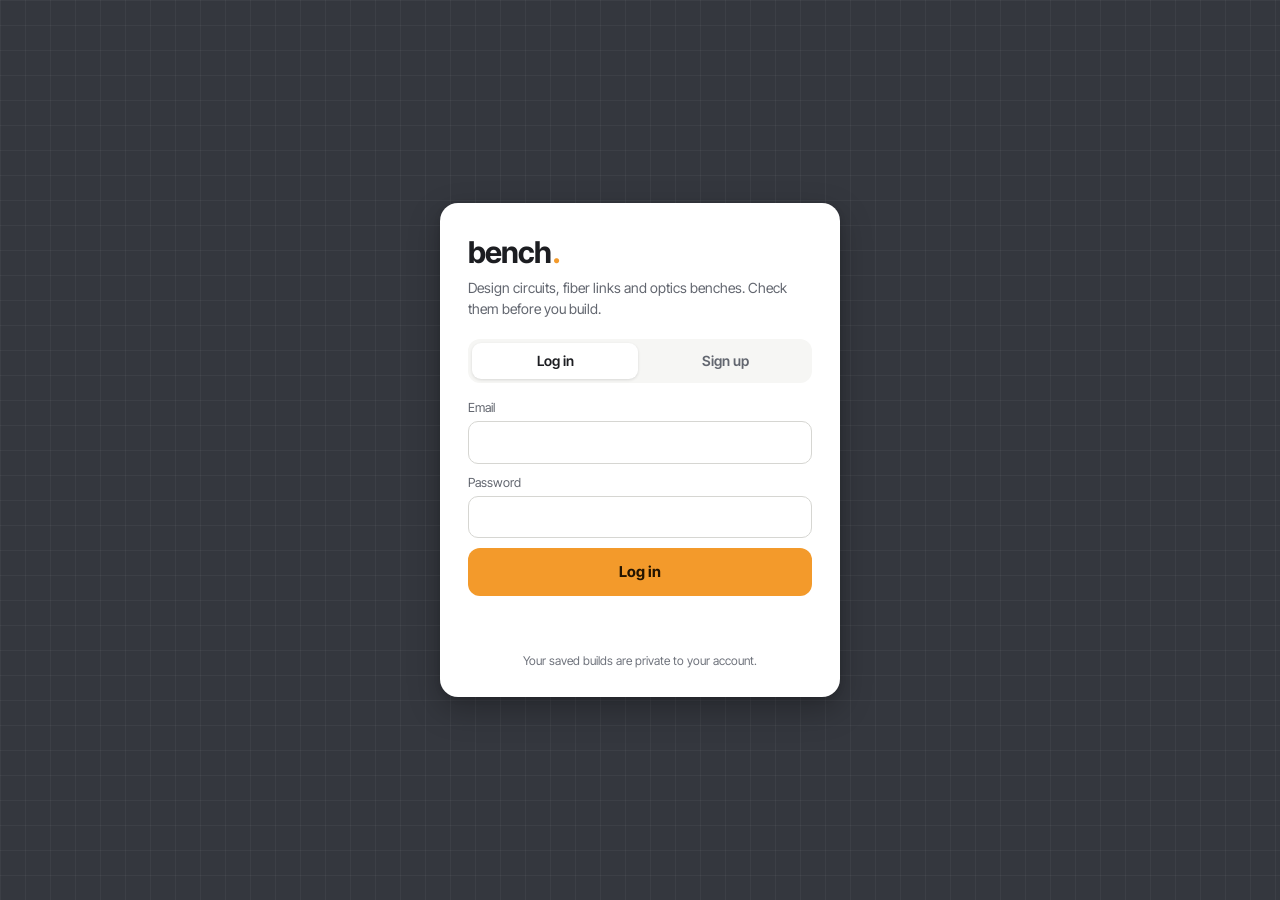
==== web/login.html @ d2501841 "feat: accounts (email/password, Google, GitHub), saved builds, login page - accounts.py: users + bui" ====
<!DOCTYPE html>
<html lang="en">
<head>
<meta charset="utf-8">
<meta name="viewport" content="width=device-width, initial-scale=1">
<title>Log in · bench.</title>
<link rel="icon" href="favicon.svg" type="image/svg+xml">
<link rel="stylesheet" href="styles.css">
<style>
  body { overflow: auto; display: grid; place-items: center; min-height: 100vh; padding: 24px 16px;
         background-color: var(--stage);
         background-image: linear-gradient(rgba(255,255,255,0.04) 1px, transparent 1px), linear-gradient(90deg, rgba(255,255,255,0.04) 1px, transparent 1px);
         background-size: 25px 25px; }
  .login-card { width: 100%; max-width: 400px; background: var(--panel); border-radius: 18px; padding: 28px; box-shadow: var(--shadow); }
  .login-card h1 { margin: 0 0 4px; font-size: 30px; letter-spacing: -0.03em; }
  .login-card .lede { margin: 0 0 20px; color: var(--muted); font-size: 14px; }
  .tabs { display: grid; grid-template-columns: 1fr 1fr; gap: 4px; padding: 4px; background: var(--card-2); border-radius: 12px; margin-bottom: 16px; }
  .tabs button { border: 0; background: transparent; border-radius: 9px; padding: 8px; font-weight: 600; color: var(--muted); }
  .tabs button[aria-selected="true"] { background: var(--card); color: var(--ink); box-shadow: 0 1px 3px rgba(0,0,0,0.12); }
  form { display: grid; gap: 10px; }
  label { display: grid; gap: 4px; font-size: 12.5px; color: var(--muted); }
  input { border: 1px solid var(--line-strong); border-radius: 10px; padding: 10px 12px; font-size: 14px; background: var(--input-bg); }
  input:focus { outline: none; border-color: var(--focus); box-shadow: 0 0 0 3px color-mix(in srgb, var(--focus) 20%, transparent); }
  .or { display: flex; align-items: center; gap: 10px; color: var(--faint); font-size: 12px; margin: 16px 0; }
  .or::before, .or::after { content: ""; flex: 1; border-top: 1px solid var(--line); }
  .oauth { display: grid; gap: 8px; }
  .oauth a { display: flex; align-items: center; justify-content: center; gap: 8px; border: 1px solid var(--line-strong);
             border-radius: 10px; padding: 10px; color: var(--ink); text-decoration: none; font-weight: 600; font-size: 14px; }
  .oauth a:hover { background: var(--card-2); }
  .msg { min-height: 20px; margin: 10px 0 0; font-size: 13px; color: var(--stop); }
  .fine { margin: 16px 0 0; color: var(--faint); font-size: 12px; text-align: center; }
</style>
</head>
<body>
  <main class="login-card">
    <h1>bench<span class="wordmark-dot">.</span></h1>
    <p class="lede">Design circuits, fiber links and optics benches. Check them before you build.</p>
    <div class="tabs" role="tablist">
      <button type="button" role="tab" id="tab-login" aria-selected="true">Log in</button>
      <button type="button" role="tab" id="tab-signup" aria-selected="false">Sign up</button>
    </div>
    <form id="auth-form" novalidate>
      <label id="name-row" hidden>Name (optional)<input id="name" autocomplete="name" maxlength="200"></label>
      <label>Email<input id="email" type="email" autocomplete="email" required></label>
      <label>Password<input id="password" type="password" autocomplete="current-password" required minlength="8"></label>
      <button type="submit" class="cta" id="submit">Log in</button>
      <p class="msg" id="msg" role="alert"></p>
    </form>
    <div id="oauth-block" hidden>
      <div class="or">or</div>
      <div class="oauth">
        <a id="google" href="/auth/google/start" hidden>Continue with Google</a>
        <a id="github" href="/auth/github/start" hidden>Continue with GitHub</a>
      </div>
    </div>
    <p class="fine">Your saved builds are private to your account.</p>
  </main>
<script>
(function () {
  'use strict';
  function $(id) { return document.getElementById(id); }
  var mode = 'login';
  var ERRORS = {
    oauth_state: 'Sign-in expired or was interrupted. Try again.',
    oauth_failed: 'Sign-in was cancelled or failed.',
    oauth_no_email: 'That account has no verified email address.'
  };
  var q = new URLSearchParams(location.search).get('error');
  if (q) $('msg').textContent = ERRORS[q] || 'Sign-in failed.';
  try {
    var t = localStorage.getItem('netproof-theme');
    if (t === 'dark' || (!t && matchMedia('(prefers-color-scheme: dark)').matches)) document.documentElement.setAttribute('data-theme', 'dark');
  } catch (e) { /* no storage */ }

  fetch('/auth/me').then(function (r) { if (r.ok) location.replace('/'); });
  fetch('/auth/config').then(function (r) { return r.json(); }).then(function (c) {
    $('google').hidden = !c.google;
    $('github').hidden = !c.github;
    $('oauth-block').hidden = !(c.google || c.github);
  }).catch(function () {});

  function setMode(m) {
    mode = m;
    $('tab-login').setAttribute('aria-selected', m === 'login' ? 'true' : 'false');
    $('tab-signup').setAttribute('aria-selected', m === 'signup' ? 'true' : 'false');
    $('name-row').hidden = m !== 'signup';
    $('submit').textContent = m === 'login' ? 'Log in' : 'Create account';
    $('password').autocomplete = m === 'login' ? 'current-password' : 'new-password';
    $('msg').textContent = '';
  }
  $('tab-login').addEventListener('click', function () { setMode('login'); });
  $('tab-signup').addEventListener('click', function () { setMode('signup'); });

  $('auth-form').addEventListener('submit', async function (e) {
    e.preventDefault();
    var email = $('email').value.trim(), password = $('password').value;
    if (!email || !password) { $('msg').textContent = 'Enter your email and password.'; return; }
    if (mode === 'signup' && password.length < 8) { $('msg').textContent = 'Use at least 8 characters for your password.'; return; }
    $('submit').disabled = true;
    try {
      var body = { email: email, password: password };
      if (mode === 'signup' && $('name').value.trim()) body.name = $('name').value.trim();
      var res = await fetch(mode === 'login' ? '/auth/login' : '/auth/signup', {
        method: 'POST', headers: { 'Content-Type': 'application/json' }, body: JSON.stringify(body)
      });
      if (res.ok) { location.replace('/'); return; }
      var data = {};
      try { data = await res.json(); } catch (e2) { /* non-JSON */ }
      $('msg').textContent = data.message || 'Something went wrong (' + res.status + ').';
    } catch (err) {
      $('msg').textContent = 'Network error: ' + err.message;
    } finally {
      $('submit').disabled = false;
    }
  });
})();
</script>
</body>
</html>
---- web/styles.css ----
@import url('https://fonts.googleapis.com/css2?family=Inter+Tight:wght@400;500;600;700&family=JetBrains+Mono:wght@400;500;600;700&display=swap');

/* ==========================================================================
   Netproof bench UI.
   The 3D bench fills the window. Everything else floats on it: a nav pill
   (top-left), a status pill (top-right), and the control panel (left).
   Component styles (findings, netlist table, sweep, history, console, edit
   panel) follow the shell, below the "COMPONENTS" marker.
   ========================================================================== */

:root,
[data-theme="light"] {
  --stage: #34373e;           /* matches the lit floor in scene.js */
  --panel: #ffffff;
  --card: #ffffff;
  --card-2: #f6f6f4;
  --ink: #1c1d21;
  --muted: #62666f;
  --faint: #6f737c;
  --line: #e7e7e4;
  --line-strong: #d6d6d2;
  --accent: #f39a2b;          /* CTA orange; dark ink on it (8.9:1) */
  --accent-hover: #e8870f;
  --accent-ink: #231400;
  --hud: #7dd3fc;
  --shadow: 0 12px 32px rgba(0, 0, 0, 0.28), 0 2px 6px rgba(0, 0, 0, 0.12);
  --pass: #1a7f37;
  --warn: #b45309;
  --stop: #c8102e;
  --info: #4b5563;
  --pass-bg: #e9f6ed;
  --warn-bg: #fdf3e6;
  --stop-bg: #fdecee;
  --focus: #2f6fde;
  --panel-w: 400px;
  --gap: 16px;

  /* Aliases for the component styles below. */
  --bp-blue: #2f6fde;
  --bp-ink: var(--ink);
  --bp-muted: var(--muted);
  --bp-line: var(--line);
  --bp-line-strong: var(--line-strong);
  --bp-panel: var(--card);
  --bp-panel-2: var(--card-2);
  --sev-pass: var(--pass);
  --sev-warn: var(--warn);
  --sev-stop: var(--stop);
  --sev-info: var(--info);
  --sev-unknown: var(--info);
  --mock-chip-bg: #fff3c4;
  --mock-chip-ink: #5c4300;
  --console-bg: #15171b;
  --console-ink: #e6e8ec;
  --console-dim: #8b919c;
  --row-selected: #eef4ff;
  --readonly-bg: var(--card-2);
  --input-bg: #ffffff;
  color-scheme: light;
}

[data-theme="dark"] {
  --panel: #1d1f24;
  --card: #24272d;
  --card-2: #2b2e35;
  --ink: #eceef2;
  --muted: #a3a8b2;
  --faint: #8f949d;
  --line: #34373f;
  --line-strong: #444852;
  --shadow: 0 12px 32px rgba(0, 0, 0, 0.5);
  --pass: #4ade80;
  --warn: #fbbf24;
  --stop: #f87171;
  --info: #9ca3af;
  --pass-bg: rgba(74, 222, 128, 0.12);
  --warn-bg: rgba(251, 191, 36, 0.12);
  --stop-bg: rgba(248, 113, 113, 0.12);
  --focus: #8db8ff;
  --bp-blue: #8db8ff;
  --mock-chip-bg: #4a3b00;
  --mock-chip-ink: #ffe28a;
  --row-selected: #26324a;
  --input-bg: #1d1f24;
  color-scheme: dark;
}

*, *::before, *::after { box-sizing: border-box; }
html, body { height: 100%; }
body {
  margin: 0;
  background: var(--stage);
  color: var(--ink);
  font: 14px/1.45 "Inter Tight", system-ui, -apple-system, "Segoe UI", sans-serif;
  overflow: hidden;
  -webkit-font-smoothing: antialiased;
}
.mono, code, kbd, td, th, .status-chip, .eyebrow, .measured, .findings-code { font-family: "JetBrains Mono", ui-monospace, Menlo, Consolas, monospace; }
button, input, select, textarea { font: inherit; color: inherit; }
button { cursor: pointer; }
button:disabled { cursor: not-allowed; opacity: 0.5; }
:focus-visible { outline: 2px solid var(--focus); outline-offset: 2px; border-radius: 6px; }
.visually-hidden {
  position: absolute !important; width: 1px; height: 1px; padding: 0; margin: -1px;
  overflow: hidden; clip: rect(0 0 0 0); white-space: nowrap; border: 0;
}
.skip-link { position: fixed; left: 16px; top: -60px; z-index: 100; background: var(--panel); color: var(--ink); padding: 8px 12px; border-radius: 8px; }
.skip-link:focus { top: 16px; }
.noscript { position: fixed; inset: 40% 20%; background: var(--panel); padding: 20px; border-radius: 12px; z-index: 50; }
.empty { color: var(--muted); margin: 6px 0 0; font-size: 13px; }
[hidden] { display: none !important; }

/* ---- Stage: the 3D bench ------------------------------------------------ */
#canvas, #scene3d-section { position: fixed; inset: 0; }
#scene3d { position: absolute; inset: 0; outline: none; }
#scene3d canvas { display: block; }
#scene3d:focus-visible { box-shadow: inset 0 0 0 2px var(--hud); }
#scene3d .fallback {
  position: absolute; top: 50%; left: 50%; transform: translate(-50%, -50%);
  max-width: 420px; color: #d7dae0; text-align: center; font-size: 14px;
}
/* The verdict lives in the panel; hide the duplicate on-canvas verdict box. */
#scene3d .netproof-callout-verdict { display: none !important; }
#scene3d .netproof-callout {
  position: absolute; margin: 0; background: var(--panel); color: var(--ink);
  border: 1px solid var(--line); border-left: 3px solid var(--info); border-radius: 10px;
  box-shadow: var(--shadow); font-family: "Inter Tight", system-ui, sans-serif;
}
#scene3d .netproof-callout.is-stop { border-left-color: var(--stop); }
#scene3d .netproof-callout.is-warn { border-left-color: var(--warn); }
#scene3d .netproof-callout.is-pass { border-left-color: var(--pass); }
#scene3d .netproof-callout-svg line { stroke-width: 1.5; }

.hud {
  position: fixed; right: 20px; bottom: 16px; margin: 0; z-index: 5;
  color: var(--hud); font-size: 12px; letter-spacing: 0.02em; pointer-events: none;
  text-shadow: 0 1px 2px rgba(0, 0, 0, 0.6);
}
.scene-tools {
  position: fixed; right: var(--gap); top: 84px; z-index: 15;
  display: flex; gap: 8px; align-items: center;
}
.pill-btn {
  background: var(--panel); color: var(--ink); border: 1px solid var(--line);
  border-radius: 10px; padding: 7px 12px; font-size: 13px; font-weight: 600;
  box-shadow: var(--shadow);
}
.pill-btn:hover:not(:disabled) { background: var(--card-2); }
.pill-btn[aria-pressed="true"] { background: var(--ink); color: var(--panel); }
.help-wrap { position: relative; }
.help-btn { width: 34px; padding: 7px 0; }
.controls-hint {
  display: none; position: absolute; right: 0; top: calc(100% + 8px); width: 260px;
  background: var(--panel); color: var(--muted); border: 1px solid var(--line);
  border-radius: 10px; padding: 10px 12px; font-size: 12px; box-shadow: var(--shadow);
}
.help-wrap:hover .controls-hint, .help-btn:focus-visible + .controls-hint { display: block; }

#empty-state {
  display: none; position: fixed; top: 50%; z-index: 4; pointer-events: none;
  left: calc(50% + (var(--panel-w) + var(--gap)) / 2); transform: translate(-50%, -50%);
  text-align: center; color: #e4e7ec; max-width: 420px;
}
#canvas.is-empty #empty-state { display: block; }
#empty-state .eyebrow { color: var(--hud); }
.empty-title { font-size: 22px; font-weight: 600; margin: 6px 0 4px; }
.empty-note { color: #aab0ba; margin: 0; font-size: 13px; }

/* ---- Top bar: nav pill + status pill ------------------------------------ */
.topbar {
  position: fixed; top: var(--gap); left: var(--gap); right: var(--gap); z-index: 20;
  display: flex; justify-content: space-between; align-items: flex-start; gap: 12px;
  pointer-events: none;
}
.topbar > * { pointer-events: auto; }
.nav-pill, .status-pill {
  display: flex; align-items: center; gap: 4px;
  background: var(--panel); border-radius: 14px; padding: 6px 8px;
  box-shadow: var(--shadow); min-width: 0;
}
.brand { display: flex; align-items: center; gap: 8px; padding: 0 10px 0 6px; color: var(--ink); }
.wordmark { font-weight: 800; font-size: 19px; letter-spacing: -0.03em; }
.wordmark-dot { color: var(--accent); }
body:not([data-committed]) .status-chip { display: none !important; }
.drawer-tabs { display: flex; gap: 2px; overflow-x: auto; scrollbar-width: none; }
.drawer-tabs::-webkit-scrollbar { display: none; }
.drawer-tab {
  border: 0; background: transparent; border-radius: 9px; padding: 7px 10px;
  font-size: 13.5px; color: var(--muted); white-space: nowrap;
}
.drawer-tab .n { font: 500 11px "JetBrains Mono", monospace; color: var(--faint); margin-right: 6px; }
.drawer-tab:hover { background: var(--card-2); color: var(--ink); }
.drawer-tab[aria-selected="true"] { background: var(--card-2); color: var(--ink); font-weight: 600; }
.icon-btn {
  display: inline-grid; place-items: center; width: 34px; height: 34px;
  border: 0; border-radius: 9px; background: transparent; color: var(--muted); position: relative;
}
.icon-btn:hover { background: var(--card-2); color: var(--ink); }
.icon-btn svg { width: 18px; height: 18px; }
#theme-toggle .icon-sun { display: none; }
[data-theme="dark"] #theme-toggle .icon-sun { display: block; }
[data-theme="dark"] #theme-toggle .icon-moon { display: none; }

.status-pill { gap: 6px; padding: 6px 6px 6px 8px; }
.status-chip {
  font-size: 11.5px; padding: 5px 9px; border-radius: 8px; background: var(--card-2);
  color: var(--muted); white-space: nowrap; letter-spacing: 0.01em;
}
.verdict-chip { display: inline-flex; align-items: center; gap: 6px; color: var(--ink); font-weight: 600; }
.vdot { display: inline-block; width: 8px; height: 8px; border-radius: 50%; background: var(--faint); flex: none; }
.vdot.pass { background: var(--pass); }
.vdot.warn { background: var(--warn); }
.vdot.stop { background: var(--stop); }

#error-banner {
  display: none; position: fixed; z-index: 30; top: 76px;
  left: calc(var(--panel-w) + var(--gap) * 2); right: var(--gap);
  background: var(--stop); color: #fff; padding: 12px 16px; border-radius: 12px;
  font-weight: 600; box-shadow: var(--shadow);
}
#error-banner.show { display: block; }
#error-banner small { display: block; font-weight: 400; margin-top: 4px; opacity: 0.9; }

/* ---- Control panel ------------------------------------------------------ */
#drawer {
  display: none; position: fixed; z-index: 10;
  top: 76px; left: var(--gap); bottom: var(--gap); width: var(--panel-w);
  flex-direction: column; background: var(--panel); border-radius: 16px;
  box-shadow: var(--shadow); overflow: hidden;
}
#drawer.open { display: flex; }
#drawer-backdrop { display: none; }
.drawer-scroll { flex: 1; overflow-y: auto; padding: 14px; overscroll-behavior: contain; }
.drawer-panel { display: none; }
.drawer-panel.active { display: block; }
.drawer-panel:focus-visible { outline-offset: -2px; }
.drawer-foot { padding: 12px 14px 14px; border-top: 1px solid var(--line); background: var(--panel); }
.cta {
  width: 100%; border: 0; border-radius: 12px; padding: 13px 16px;
  background: var(--accent); color: var(--accent-ink); font-weight: 700; font-size: 15px;
  transition: background 150ms ease, transform 150ms ease;
}
.cta:hover:not(:disabled) { background: var(--accent-hover); }
.cta:active:not(:disabled) { transform: translateY(1px); }
.canvas-trust { margin: 8px 0 0; text-align: center; color: var(--faint); font-size: 11.5px; }

.card {
  background: var(--card); border: 1px solid var(--line); border-radius: 12px;
  padding: 12px 14px; margin: 0 0 12px;
}
.card-head { display: flex; justify-content: space-between; align-items: center; gap: 8px; margin-bottom: 10px; min-height: 26px; }
.eyebrow {
  font-size: 11px; font-weight: 500; text-transform: uppercase; letter-spacing: 0.08em;
  color: var(--muted); margin: 0;
}
.eyebrow .step { color: var(--faint); margin-right: 6px; }
.card h2 { font-size: 13px; margin: 0 0 8px; }

.chip-btn, .ghost-btn, .dark-btn {
  display: inline-flex; align-items: center; gap: 6px; border-radius: 9px;
  padding: 6px 11px; font-size: 13px; font-weight: 600;
}
.chip-btn, .ghost-btn { background: var(--card); border: 1px solid var(--line-strong); color: var(--ink); }
.chip-btn:hover, .ghost-btn:hover { background: var(--card-2); }
.chip-btn svg { width: 15px; height: 15px; }
.chip-btn .file-dot { display: none; width: 7px; height: 7px; border-radius: 50%; background: var(--pass); }
#upload-btn.has-file .file-dot { display: inline-block; }
.dark-btn { background: var(--ink); color: var(--panel); border: 1px solid var(--ink); }
.dark-btn:hover { opacity: 0.88; }
.btn-row { display: flex; gap: 8px; flex-wrap: wrap; margin-top: 10px; }
.btn-row .dark-btn { margin-left: auto; }
.btn-col { display: grid; gap: 8px; }

/* ---- Start: three bubbles fill the panel until a mode is chosen ------- */
.start { display: flex; flex-direction: column; gap: 10px; min-height: 100%; }
.bubble {
  flex: 1 1 0; min-height: 76px; display: flex; flex-direction: column; overflow: hidden;
  background: var(--card); border: 1px solid var(--line); border-radius: 16px;
  transition: flex-grow 280ms ease, border-color 200ms ease, box-shadow 200ms ease;
}
.bubble.active { flex-grow: 5; border-color: var(--accent); box-shadow: 0 0 0 3px color-mix(in srgb, var(--accent) 18%, transparent); }
.bubble-head {
  display: flex; flex-direction: column; align-items: flex-start; gap: 2px; text-align: left;
  border: 0; background: transparent; padding: 14px 16px; width: 100%; flex: 1 0 auto;
}
.bubble.active .bubble-head { flex: 0 0 auto; }
.bubble-title { font-size: 18px; font-weight: 700; color: var(--ink); }
.bubble-sub { font-size: 12.5px; color: var(--muted); }
.bubble-body { display: none; padding: 0 16px 16px; flex-direction: column; gap: 8px; overflow-y: auto; }
.bubble.active .bubble-body { display: flex; }
.bubble-body .btn-row { margin-top: 0; justify-content: space-between; }
.bubble-or { margin-top: 6px; }
/* Account: avatar menu, login link, saved-builds dialog */
.user-menu { position: relative; }
.avatar { width: 32px; height: 32px; border-radius: 50%; border: 0; background: var(--accent); color: var(--accent-ink); font-weight: 700; }
.menu { position: absolute; top: calc(100% + 8px); left: 0; z-index: 40; min-width: 200px; background: var(--panel);
  border: 1px solid var(--line); border-radius: 12px; box-shadow: var(--shadow); padding: 6px; display: grid; }
.menu[hidden] { display: none; }
.menu button { border: 0; background: transparent; text-align: left; padding: 8px 10px; border-radius: 8px; font-size: 13.5px; }
.menu button:hover, .menu button:focus-visible { background: var(--card-2); }
.menu-email { margin: 4px 10px 6px; font-size: 11.5px; color: var(--muted); overflow: hidden; text-overflow: ellipsis; }
.login-link { text-decoration: none; }
.title-input { flex: 1; min-width: 0; border: 1px solid transparent; border-radius: 9px; background: transparent;
  padding: 6px 8px; font-size: 14px; font-weight: 600; color: var(--ink); }
.title-input:hover { border-color: var(--line); }
.title-input:focus { outline: none; border-color: var(--focus); background: var(--input-bg); }
.row-del.armed { color: #fff; background: var(--stop); border-radius: 7px; font-size: 12px; padding: 3px 8px; }
.builds-dialog { width: min(560px, calc(100vw - 32px)); max-height: 80vh; border: 0; border-radius: 16px; padding: 18px;
  background: var(--panel); color: var(--ink); box-shadow: var(--shadow); }
.builds-dialog::backdrop { background: rgba(10, 12, 16, 0.55); }
.builds-dialog h2 { margin: 0; font-size: 18px; }
.builds-list { list-style: none; margin: 8px 0 0; padding: 0; display: grid; gap: 8px; overflow-y: auto; }
.builds-list li { display: flex; align-items: center; gap: 10px; border: 1px solid var(--line); border-radius: 12px; padding: 10px 12px; }
.builds-list li.empty { border: 0; color: var(--muted); }
.b-main { flex: 1; min-width: 0; display: grid; }
.b-title { font-weight: 600; overflow: hidden; text-overflow: ellipsis; white-space: nowrap; }
.b-meta { font-size: 11.5px; color: var(--muted); }
.mode-bar { display: none; align-items: center; justify-content: space-between; gap: 8px; margin-bottom: 12px; }
.mode-name { font-size: 11px; text-transform: uppercase; letter-spacing: 0.08em; color: var(--muted); }

/* Before a mode is chosen: only the bubbles. After: only that mode. */
body:not([data-committed]) .drawer-panel,
body:not([data-committed]) .drawer-foot,
body:not([data-committed]) .drawer-tabs { display: none !important; }
body[data-committed] .start { display: none; }
body[data-committed] .mode-bar { display: flex; }
body:not([data-committed]) .drawer-scroll { display: flex; flex-direction: column; }
@media (prefers-reduced-motion: reduce) { .bubble { transition: none; } }

body:not([data-domain="fiber"]) #panel-fiber, body:not([data-domain="fiber"]) #fiber-check-btn,
body:not([data-domain="optics"]) #panel-optics, body:not([data-domain="optics"]) #optics-check-btn { display: none; }
body[data-domain="fiber"] .drawer-panel:not(#panel-fiber),
body[data-domain="optics"] .drawer-panel:not(#panel-optics),
body:not([data-domain="circuit"]) .drawer-tabs,
body:not([data-domain="circuit"]) #check-btn,
body:not([data-domain="circuit"]) #empty-state,
body:not([data-domain="circuit"]) #chip-checks { display: none !important; }
body[data-domain="fiber"] #panel-fiber, body[data-domain="optics"] #panel-optics { display: block; }
#optics-verdict-card[data-verdict="PASS"] { border-color: var(--pass); background: var(--pass-bg); }
#optics-verdict-card[data-verdict="WARN"] { border-color: var(--warn); background: var(--warn-bg); }
#optics-verdict-card[data-verdict="STOP"] { border-color: var(--stop); background: var(--stop-bg); }
.optics-plan svg { display: block; width: 100%; height: auto; border-radius: 8px; background: #2b2d33; }
.optics-plan .hole { fill: #16181c; }
.optics-plan .el { fill: #e9edf3; stroke: #0c0d10; stroke-width: 0.6; }
.optics-plan .el.bad { fill: var(--stop); }
.optics-plan .lbl { font: 9px "JetBrains Mono", monospace; fill: #c7d2e6; }
.optics-plan .beam { stroke-linecap: round; }

.verdict-word { font-size: 34px; line-height: 1; font-weight: 700; margin: 2px 0 12px; }
.verdict-word:empty { display: none; }
.verdict-word.pass { color: var(--pass); }
.verdict-word.warn { color: var(--warn); }
.verdict-word.stop { color: var(--stop); }

.fiber-chart svg { display: block; }
.fiber-chart .grid { stroke: var(--line); stroke-width: 1; }
.fiber-chart .axis { font: 9px "JetBrains Mono", monospace; fill: var(--muted); }
.fiber-chart .axis.stop { fill: var(--stop); }
.fiber-chart .axis.warn { fill: var(--warn); }
.fiber-chart .ref { stroke-width: 1; stroke-dasharray: 4 3; }
.fiber-chart .ref.stop { stroke: var(--stop); }
.fiber-chart .ref.warn { stroke: var(--warn); }
.fiber-chart .trace { fill: none; stroke: var(--accent); stroke-width: 2.5; stroke-linejoin: round; }

.fiber-table { width: 100%; border-collapse: collapse; font-size: 12.5px; }
.fiber-table th, .fiber-table td { padding: 6px 6px; border-bottom: 1px solid var(--line); text-align: left; vertical-align: middle; white-space: nowrap; }
.fiber-table th { font-size: 11px; color: var(--muted); font-weight: 500; }
.fiber-table .settings { display: flex; gap: 6px; flex-wrap: wrap; white-space: normal; }
.fiber-table .fld { display: inline-flex; align-items: center; gap: 3px; }
.fiber-table input, .fiber-table select, #fiber-add-type {
  border: 1px solid var(--line-strong); border-radius: 7px; background: var(--input-bg); padding: 3px 5px; font-size: 12px;
}
.fiber-table input { width: 64px; font-family: "JetBrains Mono", monospace; }
.fiber-table .fld span { font-size: 11px; color: var(--muted); }
.how summary { cursor: pointer; list-style: none; }
.how summary::-webkit-details-marker { display: none; }
.how summary::after { content: " \25BE"; color: var(--faint); }
.how:not([open]) summary::after { content: " \25B8"; }
.how-steps { margin: 10px 0 0; padding-left: 18px; font-size: 13px; color: var(--ink); display: grid; gap: 6px; }
.how-steps b { font-weight: 600; }
.goal-box {
  width: 100%; resize: vertical; min-height: 64px; border: 1px solid var(--line-strong); border-radius: 10px;
  background: var(--input-bg); padding: 9px 10px; font-size: 13.5px; line-height: 1.4;
}
.goal-box:focus { outline: none; border-color: var(--focus); box-shadow: 0 0 0 3px color-mix(in srgb, var(--focus) 20%, transparent); }
.attached-line { font-size: 12px; color: var(--muted); margin: 6px 0 0; }
.chip-btn.has-file .file-dot { display: inline-block; }
.rot { border: 1px solid var(--line-strong); background: var(--card); border-radius: 6px; padding: 1px 5px; font-size: 13px; line-height: 1.2; }
.rot:hover { background: var(--card-2); }
.row-del { border: 0; background: transparent; color: var(--muted); font-size: 16px; padding: 0 4px; }
.row-del:hover { color: var(--stop); }
#fiber-verdict-card[data-verdict="PASS"] { border-color: var(--pass); background: var(--pass-bg); }
#fiber-verdict-card[data-verdict="WARN"] { border-color: var(--warn); background: var(--warn-bg); }
#fiber-verdict-card[data-verdict="STOP"] { border-color: var(--stop); background: var(--stop-bg); }
.cta-ghost {
  display: block; width: 100%; margin: 0 0 10px; padding: 9px 12px; border-radius: 10px;
  border: 1px solid var(--accent); background: var(--card); color: var(--ink);
  font-weight: 600; font-size: 13px; text-align: left;
}
.cta-ghost:hover { background: var(--accent); color: var(--accent-ink); }

.command-wrap {
  display: flex; align-items: center; gap: 6px; border: 1px solid var(--line-strong);
  border-radius: 10px; padding: 0 6px 0 10px; background: var(--input-bg);
}
.command-wrap:focus-within { border-color: var(--focus); box-shadow: 0 0 0 3px color-mix(in srgb, var(--focus) 20%, transparent); }
#goal { flex: 1; min-width: 0; border: 0; outline: none; background: transparent; padding: 10px 0; font-size: 14px; }
.attached-file {
  display: inline-flex; align-items: center; gap: 4px; max-width: 45%;
  background: var(--card-2); border-radius: 7px; padding: 3px 4px 3px 8px; font: 12px "JetBrains Mono", monospace;
}
#attached-name { overflow: hidden; text-overflow: ellipsis; white-space: nowrap; }
#remove-file { border: 0; background: transparent; padding: 0 4px; font-size: 15px; line-height: 1; }
.status-line { display: block; min-height: 0; font-size: 12px; color: var(--muted); margin-top: 6px; }
.status-line:empty { display: none; }
#preview { display: none; max-width: 100%; border-radius: 8px; margin-top: 10px; border: 1px solid var(--line); }
#preview.show { display: block; }
#image-col .empty { display: none; }
#canvas.drag #scene3d { box-shadow: inset 0 0 0 3px var(--accent); }

#examples, .example-grid { display: grid; grid-template-columns: 1fr 1fr; gap: 8px; }
.example-btn {
  display: flex; align-items: center; gap: 8px; text-align: left;
  background: var(--card-2); border: 1px solid transparent; border-radius: 10px;
  padding: 9px 10px; font-size: 13px; font-weight: 500;
}
.example-btn:hover { border-color: var(--line-strong); background: var(--card); }

/* Verdict card */
.verdict-card { border-width: 1px; }
.verdict-card[data-verdict="PASS"] { border-color: var(--pass); background: var(--pass-bg); }
.verdict-card[data-verdict="WARN"] { border-color: var(--warn); background: var(--warn-bg); }
.verdict-card[data-verdict="STOP"] { border-color: var(--stop); background: var(--stop-bg); }
#verdict { display: none; font-size: 34px; line-height: 1; font-weight: 700; letter-spacing: 0.01em; margin: 2px 0 12px; }
#verdict.show, #verdict.pass, #verdict.warn, #verdict.stop { display: block; }
#verdict.pass { color: var(--pass); }
#verdict.warn { color: var(--warn); }
#verdict.stop { color: var(--stop); }
#verdict small { display: block; font-size: 12px; font-weight: 400; color: var(--muted); margin-top: 6px; letter-spacing: 0; }
#verdict .mock-tag {
  display: inline-block; vertical-align: middle; margin-left: 10px; padding: 3px 8px; border-radius: 6px;
  background: var(--mock-chip-bg); color: var(--mock-chip-ink); font: 700 12px "JetBrains Mono", monospace;
}
.verdict-empty { margin: 0 0 10px; }
#key-readings, .readings { display: grid; grid-template-columns: repeat(3, 1fr); gap: 6px; margin: 0; }
#key-readings .reading, .readings .reading { background: var(--card); border: 1px solid var(--line); border-radius: 9px; padding: 7px 9px; min-width: 0; }
#key-readings dt, .readings dt { font-size: 11px; color: var(--muted); }
#key-readings dd, .readings dd { margin: 2px 0 0; font: 600 15px "JetBrains Mono", monospace; white-space: nowrap; overflow: hidden; text-overflow: ellipsis; }

/* Findings list (rendered by renderSheet) */
#sheet-findings, .findings-list { list-style: none; margin: 0; padding: 0; display: grid; gap: 8px; }
#sheet-findings li, .findings-list li { border: 1px solid var(--line); border-left: 3px solid var(--info); border-radius: 9px; padding: 8px 10px; background: var(--card); }
#sheet-findings li.empty, .findings-list li.empty { border-left-color: var(--line); color: var(--muted); }
#sheet-findings li.sev-stop, .findings-list li.sev-stop { border-left-color: var(--stop); }
#sheet-findings li.sev-warn, .findings-list li.sev-warn { border-left-color: var(--warn); }
#sheet-findings li.sev-pass { border-left-color: var(--pass); }
.findings-head { display: flex; align-items: center; gap: 8px; }
.sev { font: 700 10.5px "JetBrains Mono", monospace; padding: 2px 6px; border-radius: 5px; background: var(--card-2); color: var(--info); }
.sev.sev-stop { background: var(--stop-bg); color: var(--stop); }
.sev.sev-warn { background: var(--warn-bg); color: var(--warn); }
.sev.sev-pass { background: var(--pass-bg); color: var(--pass); }
.findings-code { font-size: 12px; font-weight: 600; }
.findings-msg { margin: 5px 0 3px; font-size: 13px; }
.measured { font-size: 11.5px; color: var(--muted); }
.measured b { color: var(--ink); }

/* Pipeline */
#pipeline { list-style: none; margin: 0; padding: 0; display: grid; grid-template-columns: repeat(4, 1fr); gap: 6px; }
#pipeline li {
  display: flex; align-items: center; gap: 6px; font-size: 12px; color: var(--muted);
  padding-top: 8px; border-top: 3px solid var(--line);
}
#pipeline li .dot { width: 8px; height: 8px; border-radius: 50%; border: 1.5px solid var(--faint); flex: none; }
#pipeline li.done { border-top-color: var(--pass); color: var(--ink); }
#pipeline li.done .dot { background: var(--pass); border-color: var(--pass); }
#pipeline li.running { border-top-color: var(--accent); color: var(--ink); }
#pipeline li.running .dot { border-color: var(--accent); animation: np-pulse 1s ease-in-out infinite; }
#pipeline li.failed { border-top-color: var(--stop); color: var(--stop); }
#pipeline li.failed .dot { background: var(--stop); border-color: var(--stop); }
#pipeline-note { font-size: 12px; }
@keyframes np-pulse { 50% { background: var(--accent); } }

/* Netlist / sweep containers */
.table-wrap { overflow-x: auto; border: 1px solid var(--line); border-radius: 10px; }
.sweep-form { display: flex; gap: 8px; }
.sweep-form select { flex: 1; min-width: 0; border: 1px solid var(--line-strong); border-radius: 9px; padding: 6px 8px; background: var(--input-bg); }
#drawer .sweep-charts { display: grid; gap: 12px; margin: 10px 0; }
.console-toggle { border: 0; background: transparent; padding: 0; }

/* ---- Small screens: panel becomes a bottom sheet ------------------------ */
@media (max-width: 900px) {
  :root { --gap: 8px; }
  .topbar { flex-direction: column; align-items: stretch; gap: 6px; }
  .nav-pill, .status-pill { border-radius: 12px; }
  .brand .wordmark { font-size: 15px; }
  .status-pill { overflow-x: auto; scrollbar-width: none; }
  .scene-tools { top: auto; bottom: 84px; right: var(--gap); }
  .hud { display: none; }
  #empty-state { left: 50%; top: 38%; padding: 0 16px; width: 100%; }
  #error-banner { left: var(--gap); top: 112px; }
  #drawer {
    display: flex; top: auto; left: var(--gap); right: var(--gap); bottom: var(--gap);
    width: auto; max-height: 64vh; border-radius: 16px;
  }
  #drawer:not(.open) .drawer-scroll { display: none; }
  body:not([data-committed]) #drawer .drawer-scroll { display: flex; }
  #drawer:not(.open) .drawer-foot { border-top: 0; }
  .scene-tools { top: 108px; bottom: auto; }
  #chip-checks, #chip-ngspice { display: none; }
  /* Findings live in the sheet on small screens; no on-canvas callouts. */
  #scene3d .netproof-callout, #scene3d .netproof-callout-svg { display: none !important; }
  /* With the sheet open, the bench shrinks to the space above it. */
  main.drawer-open #scene3d { bottom: calc(64vh + var(--gap)); }
}
@media (prefers-reduced-motion: reduce) {
  *, *::before, *::after { transition: none !important; animation: none !important; }
}

/* ==========================================================================
   COMPONENTS (findings chips, callouts, netlist table, sweep, history,
   console, edit panel). Carried over from the previous sheet; colours run
   through the token aliases above.
   ========================================================================== */
/* ==========================================================================
   FINDINGS AND CALLOUTS. Severity is text plus colour, never colour
   alone. The 4px coloured left stripe is gone (craft-floor ban): a
   finding carries its severity in the chip and in its wording.
   Callouts are white cards: 1px border, 8px radius, severity border.
   ========================================================================== */
#findings { margin: 0; padding: 0; list-style: none; }
#findings li {
  color: var(--bp-ink);
  background: var(--bp-panel);
  border: 1px solid var(--bp-line);
  border-radius: 8px;
  padding: 8px 10px;
  margin-bottom: 8px;
}
.findings-head { display: flex; flex-wrap: wrap; gap: 4px 8px; align-items: baseline; }

/* Outline severity chips: coloured text + border, transparent fill.
   Filled chips are reserved for the verdict banner and the MOCK tag. */
.sev,
.chip {
  display: inline-block;
  font-family: "JetBrains Mono", ui-monospace, SFMono-Regular, Menlo, Consolas, monospace;
  font-weight: 700;
  font-size: 12px;
  letter-spacing: 0.04em;
  line-height: 1.4;
  border: 1.5px solid currentColor;
  border-radius: 4px;
  padding: 1px 8px;
  background: transparent;
  white-space: nowrap;
}
.sev-stop, .chip-stop { color: var(--sev-stop); }
.sev-warn, .chip-warn { color: var(--sev-warn); }
.sev-pass, .chip-pass { color: var(--sev-pass); }
.sev-info, .chip-info { color: var(--sev-info); }
.sev-unknown, .chip-unknown { color: var(--sev-unknown); }
.chip-filled.chip-pass { color: #FFFFFF; background: var(--pass); border-color: transparent; }
.chip-filled.chip-warn { color: #FFFFFF; background: var(--warn); border-color: transparent; }
.chip-filled.chip-stop { color: #FFFFFF; background: var(--stop); border-color: transparent; }
.mock-tag {
  background: var(--mock-chip-bg);
  color: var(--mock-chip-ink);
  border: 2px solid var(--mock-chip-ink);
  border-radius: 4px;
  padding: 2px 10px;
  font-size: 16px;
  font-weight: 700;
  letter-spacing: 0.18em;
}
.findings-code { font-weight: 700; font-size: 13px; }
.findings-msg { margin: 4px 0 0; }
.measured { display: block; margin-top: 4px; font-size: 13px; color: var(--bp-muted); }
.measured b { color: var(--bp-ink); font-weight: 600; }
/* Uncertain: a finding the simulator flags, not an error. Blue rule
   marks it informational. (Deliberate exception to the no-thick-left-
   border rule, per the token spec: only this callout uses it.) */
#uncertain {
  border-left: 3px solid var(--bp-blue);
  padding-left: 10px;
  color: var(--bp-ink);
}
#uncertain:empty { display: none; }
.unverified {
  font-family: "JetBrains Mono", ui-monospace, SFMono-Regular, Menlo, Consolas, monospace;
  font-weight: 700;
  font-size: 12px;
  letter-spacing: 0.04em;
  color: var(--sev-warn);
  border: 1.5px solid currentColor;
  border-radius: 4px;
  padding: 1px 8px;
  background: transparent;
  white-space: nowrap;
}

/* Callouts: focusable buttons, one per finding/component. White card,
   1px border, 8px radius, severity border colour. Title 12px bold,
   body 12px mono, severity word always present. DOM order is netlist
   order; visual stacking must never reorder tab order. */
.netproof-callout {
  display: block;
  width: 100%;
  min-height: 44px;
  text-align: left;
  background: #FFFFFF;
  color: var(--bp-ink);
  border: 1px solid var(--bp-line);
  border-radius: 8px;
  padding: 10px 12px;
  margin: 0 0 8px;
  cursor: pointer;
  font-family: "Inter Tight", system-ui, -apple-system, "Segoe UI", Roboto, sans-serif;
  transition: border-color 0.15s ease-out, box-shadow 0.15s ease-out;
}
.netproof-callout:hover { border-color: var(--bp-blue); }
.netproof-callout.selected {
  border-color: var(--bp-blue);
  box-shadow: 0 0 0 3px rgba(11, 61, 145, 0.35);
}
.netproof-callout.is-stop { border-color: var(--sev-stop); }
.netproof-callout.is-warn { border-color: var(--sev-warn); }
.netproof-callout.is-pass { border-color: var(--sev-pass); }
.netproof-callout.is-unknown { border-color: var(--sev-unknown); }
.netproof-callout-title {
  display: block;
  font-size: 12px;
  font-weight: 700;
  color: #111111;
}
.netproof-callout-body {
  display: block;
  font-family: "JetBrains Mono", ui-monospace, SFMono-Regular, Menlo, Consolas, monospace;
  font-size: 12px;
  color: #1F2937;
  margin-top: 2px;
}
.netproof-callout-sev {
  display: inline-block;
  font-family: "JetBrains Mono", ui-monospace, SFMono-Regular, Menlo, Consolas, monospace;
  font-size: 12px;
  font-weight: 700;
  letter-spacing: 0.04em;
  margin-top: 4px;
}
.netproof-callout-sev.stop, .netproof-callout.is-stop .netproof-callout-sev { color: var(--sev-stop); }
.netproof-callout-sev.warn, .netproof-callout.is-warn .netproof-callout-sev { color: var(--sev-warn); }
.netproof-callout-sev.pass, .netproof-callout.is-pass .netproof-callout-sev { color: var(--sev-pass); }
.netproof-callout-sev.unknown, .netproof-callout.is-unknown .netproof-callout-sev { color: var(--sev-unknown); }

/* 3D canvas callouts (callouts.js injectCalloutStyles, moved here 2026-11-15).
   These style the absolutely-positioned boxes on the 3D canvas (width 260px,
   positioned by JS left/top), NOT the list variant above (width 100%).
   Do NOT merge the two .netproof-callout rules: they disagree on width,
   font-family and margin. Per-severity border colours are set inline by JS
   (el.style.borderColor); the #0B3D91 / #1a7f37 borders below are only the
   INFO/PASS defaults. The JS injector still runs and wins ties for now;
   delete injectCalloutStyles() only after a browser eyeball with it removed. */
.netproof-callout-svg { position: absolute; left: 0; top: 0; width: 100%; height: 100%; pointer-events: none; z-index: 6; overflow: hidden; }
.netproof-callout-layer { position: absolute; left: 0; top: 0; right: 0; bottom: 0; overflow: hidden; pointer-events: none; z-index: 7; }
.netproof-callout { display: block; box-sizing: border-box; width: 260px; min-width: 44px; min-height: 44px; padding: 10px 12px; border: 1px solid #0B3D91; border-radius: 8px; background: #ffffff; color: #1c1a17; text-align: left; cursor: pointer; font: 13px/1.45 "Inter Tight", system-ui, sans-serif; pointer-events: auto; }
.netproof-callout .nc-head { display: flex; justify-content: space-between; gap: 8px; }
.netproof-callout .nc-rule { font: 600 12px/1.4 "JetBrains Mono", ui-monospace, Menlo, Consolas, monospace; }
.netproof-callout .nc-sev { font: 600 12px/1.4 "JetBrains Mono", ui-monospace, Menlo, Consolas, monospace; white-space: nowrap; }
.netproof-callout .nc-comp { font: 12px/1.4 "JetBrains Mono", ui-monospace, Menlo, Consolas, monospace; color: #595959; white-space: nowrap; }
.netproof-callout .nc-msg { display: block; margin-top: 4px; }
.netproof-callout .nc-measured { display: block; margin-top: 4px; font: 12px/1.4 "JetBrains Mono", ui-monospace, Menlo, Consolas, monospace; color: #595959; }
.netproof-callout .nc-measured b { color: #1c1a17; font-weight: 600; }
.netproof-callout .nc-rechecking { display: block; margin-top: 4px; font: 12px/1.4 "JetBrains Mono", ui-monospace, Menlo, Consolas, monospace; color: #595959; }
.netproof-callout-verdict { position: absolute; top: 12px; left: 12px; width: 300px; box-sizing: border-box; padding: 14px 16px; border: 1px solid #1a7f37; border-radius: 8px; background: #ffffff; color: #1c1a17; pointer-events: none; box-shadow: 0 2px 10px rgba(0,0,0,0.12); }
.netproof-callout-verdict .nc-eyebrow { font: 600 11px/1.4 "JetBrains Mono", ui-monospace, Menlo, Consolas, monospace; letter-spacing: 0.12em; color: #595959; }
.netproof-callout-verdict .nc-word { font: 700 44px/1.1 "Inter Tight", system-ui, sans-serif; color: #1c1a17; }
.netproof-callout-verdict .nc-mock { display: inline-block; margin-left: 8px; padding: 2px 6px; border-radius: 4px; background: #111; color: #ffe600; font: 700 11px/1.4 "JetBrains Mono", ui-monospace, Menlo, Consolas, monospace; vertical-align: middle; }
.netproof-callout-verdict .nc-readouts { margin-top: 8px; }
.netproof-callout-verdict .nc-readout { display: flex; justify-content: space-between; gap: 8px; font: 13px/1.6 "JetBrains Mono", ui-monospace, Menlo, Consolas, monospace; }
.netproof-callout-verdict .nc-readout .nc-label { color: #595959; }
.netproof-callout-verdict .nc-readout .nc-value { font-weight: 600; color: #1c1a17; }
.netproof-callout-detail { cursor: default; }
.netproof-callout-detail .nc-row { display: flex; justify-content: space-between; gap: 8px; font: 12px/1.7 "JetBrains Mono", ui-monospace, Menlo, Consolas, monospace; }
.netproof-callout-detail .nc-row .nc-label { color: #595959; }
.netproof-callout-detail .nc-row .nc-value { font-weight: 600; color: #1c1a17; text-align: right; }
.netproof-callout-detail .nc-chips { display: flex; flex-wrap: wrap; gap: 8px; margin-top: 8px; }
.netproof-callout-detail .nc-chip { min-height: 44px; min-width: 44px; padding: 10px 12px; border: 1px solid #0B3D91; border-radius: 6px; background: #ffffff; cursor: pointer; font: 600 12px/1.2 "JetBrains Mono", ui-monospace, Menlo, Consolas, monospace; }
.netproof-callout:focus-visible, .netproof-callout-detail:focus-visible, .netproof-callout-detail .nc-chip:focus-visible { outline: 3px solid #FFD166; outline-offset: 2px; box-shadow: 0 0 0 4px #0A2A5E; border-radius: 4px; scroll-margin: 72px; }
@media (prefers-reduced-motion: reduce) {
  .netproof-callout, .netproof-callout-verdict { transition: none !important; animation: none !important; }
  .netproof-callout-detail .nc-value-tween { transition: none !important; }
}
.netproof-callout-detail .nc-value-tween { transition: opacity 150ms ease, transform 150ms ease; }
.netproof-callout-detail .nc-value-tweening { opacity: 0; transform: translateY(2px); }
[data-theme="dark"] .netproof-callout, [data-theme="dark"] .netproof-callout-verdict, [data-theme="dark"] .netproof-callout-detail .nc-chip { background: #232320; color: #edeae2; }
[data-theme="dark"] .netproof-callout .nc-comp, [data-theme="dark"] .netproof-callout .nc-measured, [data-theme="dark"] .netproof-callout .nc-rechecking, [data-theme="dark"] .netproof-callout-verdict .nc-eyebrow, [data-theme="dark"] .netproof-callout-verdict .nc-readout .nc-label, [data-theme="dark"] .netproof-callout-detail .nc-row .nc-label { color: #b3aea1; }
[data-theme="dark"] .netproof-callout .nc-measured b, [data-theme="dark"] .netproof-callout-verdict .nc-word, [data-theme="dark"] .netproof-callout-verdict .nc-readout .nc-value, [data-theme="dark"] .netproof-callout-detail .nc-row .nc-value { color: #edeae2; }

/* Legacy overlay labels (overlay.js): same white-card treatment. The
   layer never takes pointer events; each callout opts back in. */
.netproof-label-layer {
  position: absolute;
  inset: 0;
  pointer-events: none;
  overflow: hidden;
}
.netproof-label-layer .netproof-callout {
  position: absolute;
  width: auto;
  min-width: 92px;
  max-width: 260px;
  pointer-events: auto;
}
.netproof-label {
  position: absolute;
  min-width: 92px;
  max-width: 260px;
  background: #FFFFFF;
  border: 1px solid var(--bp-line);
  border-radius: 8px;
  padding: 8px 10px;
  font-size: 12px;
  pointer-events: none;
}
.netproof-label-title { font-size: 12px; font-weight: 700; color: #111111; }
.netproof-label-body {
  font-family: "JetBrains Mono", ui-monospace, SFMono-Regular, Menlo, Consolas, monospace;
  font-size: 12px;
  color: #1F2937;
}
.netproof-label-nodata { color: #595959; font-style: italic; }

/* ==========================================================================
   NETLIST TABLE. Editable cells are visibly fields at rest (background
   + border); read-only cells are visibly inert. Rows are 44px minimum.
   Horizontal scroll lives INSIDE .table-wrap; the page never scrolls
   horizontally. Sticky header so column names survive the scroll.
   ========================================================================== */
.table-wrap {
  overflow-x: auto;
  -webkit-overflow-scrolling: touch;
  max-width: 100%;
  border: 1px solid var(--bp-line);
  border-radius: 8px;
  margin-bottom: 10px;
  background: var(--bp-panel);
  scrollbar-width: thin;
  scrollbar-color: var(--bp-line-strong) transparent;
}
.table-wrap::-webkit-scrollbar { height: 10px; }
.table-wrap::-webkit-scrollbar-thumb { background: var(--bp-line-strong); border-radius: 5px; }
.table-wrap::-webkit-scrollbar-track { background: transparent; }
.table-wrap:focus-visible { outline: 3px solid var(--focus); outline-offset: 2px; }
table { border-collapse: collapse; width: max-content; min-width: 100%; font-size: 13px; }
#netlist-section table { min-width: 740px; }
th, td { border-bottom: 1px solid var(--bp-line); padding: 4px 6px; text-align: left; }
thead th {
  position: sticky;
  top: 0;
  z-index: 1;
  background: var(--bp-panel-2);
  font-size: 12px;
  color: var(--bp-muted);
  font-weight: 600;
  white-space: nowrap;
  padding: 8px 6px;
}
#netlist-section th:nth-child(1), #netlist-section td:nth-child(1) { min-width: 52px; }
#netlist-section th:nth-child(2), #netlist-section td:nth-child(2) { min-width: 104px; }
#netlist-section th:nth-child(3), #netlist-section td:nth-child(3) { min-width: 64px; }
#netlist-section th:nth-child(4), #netlist-section td:nth-child(4) { min-width: 88px; }
#netlist-section th:nth-child(5), #netlist-section td:nth-child(5) { min-width: 68px; }
#netlist-section th:nth-child(6), #netlist-section td:nth-child(6) { min-width: 64px; }
#netlist-section th:nth-child(7), #netlist-section td:nth-child(7) { min-width: 72px; }
#netlist-section th:nth-child(8), #netlist-section td:nth-child(8) { min-width: 72px; }
#netlist-section th:nth-child(9), #netlist-section td:nth-child(9) { min-width: 72px; }
td input,
td select {
  width: 100%;
  border: 1px solid var(--bp-line);
  font: inherit;
  font-size: 13px;
  padding: 8px 6px;
  min-height: 44px;
  background: var(--input-bg);
  color: var(--bp-ink);
  border-radius: 6px;
}
td input[data-field="id"] { min-width: 44px; }
td select[data-field="type"] { min-width: 88px; }
td input[data-field="value"] { min-width: 56px; }
td input[data-field="nodes"] { min-width: 80px; }
td input[data-field="rating_watts"] { min-width: 56px; }
td input[data-field="color"] { min-width: 56px; }
td.readonly {
  background: var(--readonly-bg);
  color: var(--bp-ink);
  white-space: nowrap;
  border: 1px solid transparent;
  padding: 8px 6px;
}
tr.selected td { background: var(--row-selected); }
tr.selected td input { background: transparent; }
tr[data-id] { cursor: pointer; }

#preview { max-width: 100%; border: 1px solid var(--bp-line); border-radius: 6px; display: none; }
#preview.show { display: block; }
.layout > *, .col-left > *, .col-right > *, .split > * { min-width: 0; }
.split { display: grid; grid-template-columns: 1fr 2fr; gap: 14px; align-items: start; }
#netlist-section.no-image .split { grid-template-columns: 1fr; }
#netlist-section.no-image #image-col { display: none; }

/* ==========================================================================
   RESISTOR SWEEP. Charts stack vertically in the drawer; side by side
   only while the section is on the wide canvas. Chart text uses the
   muted token. (Sweep colours hardcoded in chart JS are the 3D/JS
   owner's fix, not this sheet's: the token WARN is #B45309.)
   ========================================================================== */
.sweep-charts { display: grid; grid-template-columns: 1fr 1fr; gap: 14px; align-items: start; }
.sweep-charts svg { width: 100%; height: auto; display: block; }
.sweep-charts svg text { font-family: "JetBrains Mono", ui-monospace, SFMono-Regular, Menlo, Consolas, monospace; fill: var(--bp-muted); }
.sweep-form {
  display: grid;
  grid-template-columns: auto minmax(0, 1fr) auto;
  gap: 8px;
  align-items: center;
  margin-bottom: 8px;
}
.sweep-form label { margin-bottom: 0; white-space: nowrap; }
.sweep-form select { width: 100%; min-width: 0; }
.sweep-form button { margin: 0; white-space: nowrap; }
.sweep-meta { margin: 0 0 8px; }
.sweep-meta .mono { font-size: 13px; }
.sweep-verdict { font-weight: 700; }
.sweep-verdict.pass { color: var(--sev-pass); }
.sweep-verdict.warn { color: var(--sev-warn); }
.sweep-verdict.stop { color: var(--sev-stop); }
#sweep-hint {
  border-left: 3px solid var(--bp-line-strong);
  padding-left: 10px;
  color: var(--bp-muted);
}

/* ==========================================================================
   REPAIR HISTORY.
   ========================================================================== */
#repair-history { margin: 0; padding-left: 20px; }
#repair-history li { margin-bottom: 10px; }
#repair-history .diff { display: block; font-size: 13px; margin-top: 2px; overflow-wrap: anywhere; }
#repair-history .diff .arrow { color: var(--bp-muted); }
#status { font-size: 13px; color: var(--bp-muted); margin-top: 6px; }
#repair-round-label { font-size: 13px; }

/* History round chips (history.js): 44px, pill, roving/plain Tab. */
.np-history-chips { display: flex; gap: 8px; flex-wrap: wrap; margin: 8px 0; }
.np-history-chip {
  min-height: 44px;
  min-width: 44px;
  padding: 10px 16px;
  border-radius: 999px;
  border: 1px solid var(--bp-line-strong);
  background: var(--bp-panel);
  color: var(--bp-ink);
  font-family: "JetBrains Mono", ui-monospace, SFMono-Regular, Menlo, Consolas, monospace;
  font-weight: 600;
  cursor: pointer;
}
.np-history-chip:hover { border-color: var(--bp-blue); }
.np-history-chip[aria-pressed="true"] {
  background: var(--bp-blue);
  color: #FFFFFF;
  border-color: transparent;
}
.np-history-empty, .np-history-note { color: var(--bp-muted); font-size: 13px; }
.np-history-detail, .np-history-changes, .np-history-components,
.np-history-findings { font-size: 13px; }
.np-history-verdict { font-weight: 700; }

/* History rules moved from history.js ensureStyle() (2026-11-15), pasted
   AFTER the existing .np-history-* block so the injected values win ties
   and behaviour is unchanged. The two chip sets disagree (this file: 44px,
   JetBrains Mono 600, pressed = blueprint blue; injected: 8px 14px padding,
   2px #111 border, pressed = #111 bg). Unifying them is a decision for the
   history owner, not this move. NOTE: the injected :focus-visible uses
   #2684ff, NOT the blueprint focus token (#FFD166 + #0A2A5E keyline);
   flagged, not changed. The JS injector still runs; delete ensureStyle()
   only after a browser eyeball with it removed. */
.np-history { font-family: system-ui, -apple-system, Segoe UI, Roboto, sans-serif; color: #111; }
.np-history-chips { display: flex; gap: 8px; flex-wrap: wrap; margin-bottom: 10px; }
.np-history-chip { font: inherit; padding: 8px 14px; border-radius: 999px; border: 2px solid #111; background: #fff; color: #111; cursor: pointer; }
.np-history-chip .dot { display: inline-block; width: 10px; height: 10px; border-radius: 50%; margin-right: 6px; vertical-align: middle; }
.np-history-chip[aria-pressed="true"] { background: #111; color: #fff; }
.np-history-chip:focus-visible { outline: 3px solid #2684ff; outline-offset: 2px; }
.np-history-chip:disabled { opacity: .45; cursor: not-allowed; }
.np-history-detail h3 { margin: 0 0 6px; font-size: 15px; }
.np-history-verdict { font-weight: 800; }
.np-history-changes, .np-history-findings, .np-history-components { margin: 6px 0; padding-left: 20px; }
.np-history-changes li, .np-history-findings li, .np-history-components li { margin-bottom: 4px; }
.np-history-empty { color: #595959; }
.np-history-note { font-size: 12px; color: #555; margin-top: 8px; }

/* ==========================================================================
   LIVE CONSOLE. Stays dark in both themes; agent colours live here only.
   CONSOLE TOGGLE FIX (impeccable P1-6): the old .console-toggle rules
   were dead because the button carries no class (it is #console-toggle
   inside an h2). The rules below target the ID first, so the heading
   treatment and the chevron marker actually render. The chevron is the
   visible state marker: right-pointing when collapsed, down when open.
   ========================================================================== */
.console-wrap {
  background: var(--console-bg);
  color: var(--console-ink);
  border-radius: 8px;
  padding: 10px 12px;
}
#console {
  min-height: 140px;
  max-height: 320px;
  overflow-y: auto;
  font-size: 13px;
  line-height: 1.5;
  scrollbar-width: thin;
  scrollbar-color: #57574F transparent;
}
#console::-webkit-scrollbar { width: 10px; }
#console::-webkit-scrollbar-thumb { background: #57574F; border-radius: 5px; }
#console::-webkit-scrollbar-track { background: transparent; }
#console .line { white-space: pre-wrap; overflow-wrap: break-word; }
#console .t { color: var(--console-dim); }
#console .agent { font-weight: 700; }
#console .err { color: #FF8080; }
.legend { font-size: 12px; color: var(--console-dim); margin-top: 8px; border-top: 1px solid #33332E; padding-top: 8px; }
.legend span { display: inline-block; margin-right: 12px; color: var(--console-ink); }
.legend i { display: inline-block; width: 10px; height: 10px; border-radius: 50%; margin-right: 4px; vertical-align: middle; }

#console-body[hidden] { display: none; }
#console-toggle,
.console-toggle {
  background: none;
  border: none;
  padding: 10px 0;
  margin: 0;
  min-height: 44px;
  font: inherit;
  font-size: 17px;
  font-weight: 600;
  color: var(--bp-ink);
  cursor: pointer;
  text-align: left;
  display: inline-flex;
  align-items: center;
  gap: 8px;
}
#console-toggle:hover,
.console-toggle:hover { background: none; border: none; color: var(--bp-blue); }
#console-toggle::after,
.console-toggle::after {
  content: " \25B8";
  color: var(--bp-muted);
  font-size: 14px;
}
#console-toggle[aria-expanded="true"]::after,
.console-toggle[aria-expanded="true"]::after { content: " \25BE"; }

/* Downloads. */
#share-status { font-size: 13px; color: var(--bp-muted); }

/* ==========================================================================
   EDIT PANEL DRAWER (web/3d/edit-panel.js). Same DOM, same focus order
   on desktop and mobile; only the positioning changes. Desktop: right
   side drawer. Mobile (768px): bottom sheet. Focus in on open goes to
   Close; Escape closes; focus returns to the invoking control.
   NOTE: the panel styling lives in this sheet (styles.css);
   edit-panel.js injects no <style> block — it only sets inline
   positioning/display styles on the panel element. These rules use the
   #netproof-edit-panel.bp-drawer scope to outrank the panel's inline
   styles where it matters.
   ========================================================================== */
#netproof-edit-panel.bp-drawer {
  position: fixed;
  top: 16px;
  right: 16px;
  width: min(380px, 100vw);
  max-height: calc(100vh - 32px);
  background: var(--bp-panel);
  border: 1px solid var(--bp-line);
  border-radius: 16px;
  box-shadow: 0 12px 32px rgba(10, 32, 72, 0.28);
  overflow-y: auto;
  z-index: 50;
  padding-bottom: env(safe-area-inset-bottom, 0px);
}
#netproof-edit-panel .ep-close,
#netproof-edit-panel.bp-drawer .ep-close {
  min-height: 44px;
  min-width: 44px;
  padding: 10px;
}
#netproof-edit-panel input,
#netproof-edit-panel select,
#netproof-edit-panel.bp-drawer input,
#netproof-edit-panel.bp-drawer select {
  min-height: 44px;
  padding: 10px 12px;
}
#netproof-edit-panel button,
#netproof-edit-panel.bp-drawer button {
  min-height: 44px;
  min-width: 44px;
  padding: 10px 14px;
}
#netproof-edit-panel .ep-led-hint button,
#netproof-edit-panel.bp-drawer .ep-led-hint button {
  min-height: 44px;
  padding: 10px 12px;
}
#netproof-edit-panel .ep-hint,
#netproof-edit-panel .ep-empty,
#netproof-edit-panel .ep-sub {
  color: var(--bp-muted);
  font-size: 13px;
}
#netproof-edit-panel .ep-error { color: var(--sev-stop); font-weight: 600; }
#netproof-edit-panel .ep-sev-stop { color: var(--sev-stop); font-weight: 700; }
#netproof-edit-panel .ep-sev-warn { color: var(--sev-warn); font-weight: 700; }
#netproof-edit-panel .ep-sev-info { color: var(--sev-info); font-weight: 700; }
#netproof-edit-panel .ep-actions {
  display: flex;
  gap: 8px;
  flex-wrap: wrap;
  margin-top: 12px;
}
#netproof-edit-panel [role="tablist"] {
  display: flex;
  border-bottom: 1px solid var(--bp-line);
}
#netproof-edit-panel [role="tab"] {
  flex: 1 0 auto;
  min-height: 44px;
  padding: 10px 16px;
  margin: 0;
  background: none;
  border: none;
  border-bottom: 2px solid transparent;
  border-radius: 0;
  font-weight: 600;
  font-size: 13px;
  color: var(--bp-muted);
}
#netproof-edit-panel [role="tab"][aria-selected="true"] {
  color: var(--bp-ink);
  border-bottom-color: var(--bp-blue);
}
#netproof-edit-panel [role="tabpanel"] { padding: 14px; }
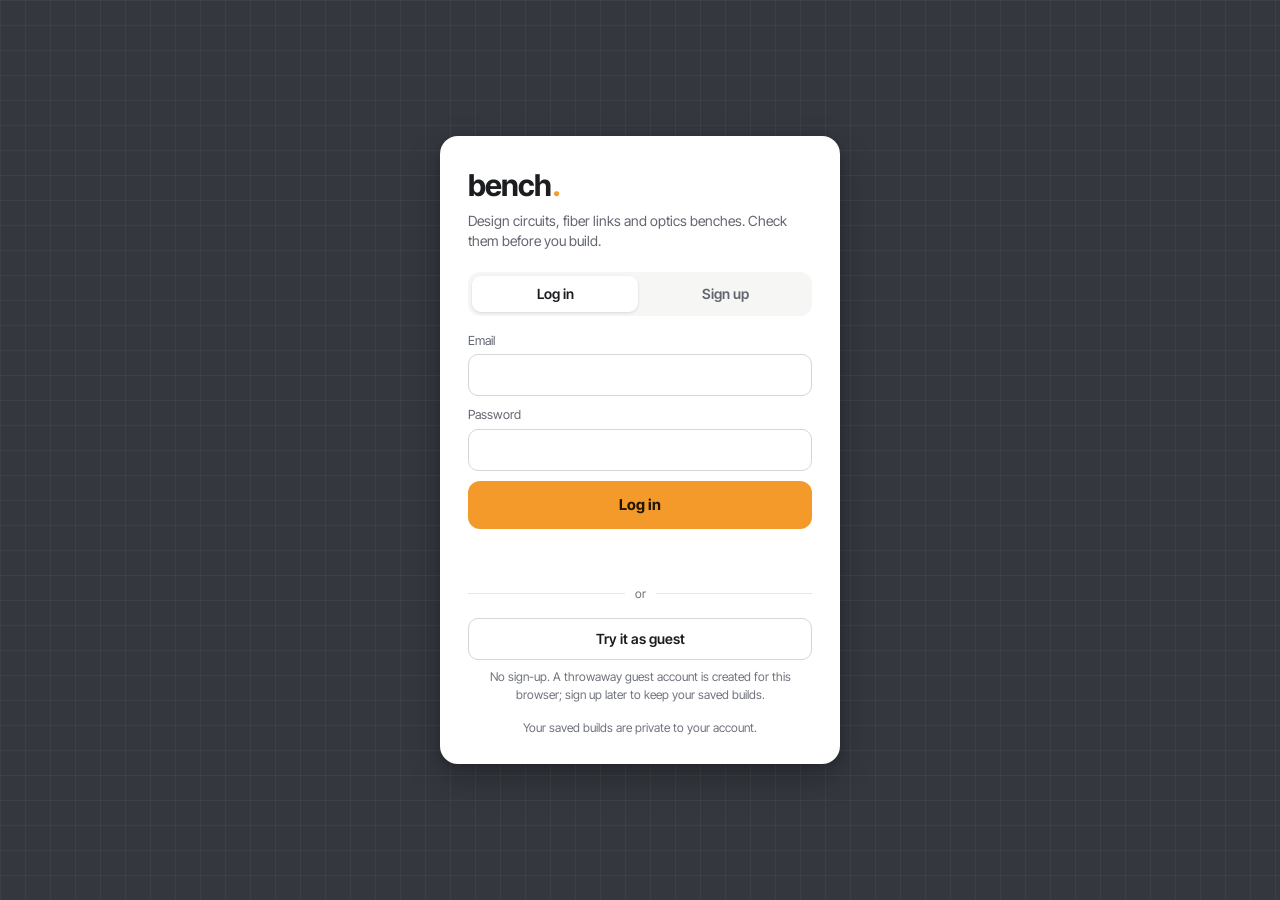
==== commit 71430988: "feat: try-it-as-guest login with rate-limited throwaway accounts POST /auth/guest creates a throwawa" ====
--- a/web/login.html
+++ b/web/login.html
@@ -28,6 +28,11 @@
              border-radius: 10px; padding: 10px; color: var(--ink); text-decoration: none; font-weight: 600; font-size: 14px; }
   .oauth a:hover { background: var(--card-2); }
   .msg { min-height: 20px; margin: 10px 0 0; font-size: 13px; color: var(--stop); }
+  .guest-btn { width: 100%; border: 1px solid var(--line-strong); border-radius: 10px; padding: 10px; background: transparent;
+               color: var(--ink); font-weight: 600; font-size: 14px; cursor: pointer; }
+  .guest-btn:hover { background: var(--card-2); }
+  .guest-btn:disabled { opacity: 0.6; cursor: wait; }
+  .guest-note { margin: 8px 0 0; color: var(--faint); font-size: 12px; text-align: center; }
   .fine { margin: 16px 0 0; color: var(--faint); font-size: 12px; text-align: center; }
 </style>
 </head>
@@ -53,6 +58,9 @@
         <a id="github" href="/auth/github/start" hidden>Continue with GitHub</a>
       </div>
     </div>
+    <div class="or">or</div>
+    <button type="button" class="guest-btn" id="guest-btn">Try it as guest</button>
+    <p class="guest-note">No sign-up. A throwaway guest account is created for this browser; sign up later to keep your saved builds.</p>
     <p class="fine">Your saved builds are private to your account.</p>
   </main>
 <script>
@@ -91,6 +99,25 @@
   $('tab-login').addEventListener('click', function () { setMode('login'); });
   $('tab-signup').addEventListener('click', function () { setMode('signup'); });
 
+  $('guest-btn').addEventListener('click', async function () {
+    var btn = $('guest-btn');
+    btn.disabled = true;
+    btn.textContent = 'Creating guest account…';
+    $('msg').textContent = '';
+    try {
+      var res = await fetch('/auth/guest', { method: 'POST' });
+      if (res.ok) { location.replace('/'); return; }
+      var data = {};
+      try { data = await res.json(); } catch (e2) { /* non-JSON */ }
+      $('msg').textContent = data.message || 'Could not start a guest session (' + res.status + ').';
+    } catch (err) {
+      $('msg').textContent = 'Network error: ' + err.message;
+    } finally {
+      btn.disabled = false;
+      btn.textContent = 'Try it as guest';
+    }
+  });
+
   $('auth-form').addEventListener('submit', async function (e) {
     e.preventDefault();
     var email = $('email').value.trim(), password = $('password').value;
--- a/web/styles.css
+++ b/web/styles.css
@@ -315,6 +315,87 @@
 .b-main { flex: 1; min-width: 0; display: grid; }
 .b-title { font-weight: 600; overflow: hidden; text-overflow: ellipsis; white-space: nowrap; }
 .b-meta { font-size: 11.5px; color: var(--muted); }
+/* Synthesis log over the bench (image -> model -> check -> fly-in -> tune) */
+.synth {
+  /* Full-width stats dock along the bottom of the 3D bench */
+  position: fixed; z-index: 12; bottom: var(--gap); left: calc(var(--panel-w) + var(--gap) * 2); right: var(--gap);
+  background: rgba(20, 22, 27, 0.92); color: #e6e8ec; border: 1px solid rgba(255,255,255,0.08);
+  border-radius: 14px; box-shadow: var(--shadow); padding: 10px 12px; backdrop-filter: blur(6px);
+}
+.synth[hidden] { display: none; }
+.synth-head { display: flex; align-items: center; gap: 8px; }
+.synth-head .eyebrow { color: #7dd3fc; flex: 1; }
+.synth-head .icon-btn { width: 26px; height: 26px; color: #aab0ba; }
+.synth-timer { font-size: 12px; color: #aab0ba; }
+.synth-steps { list-style: none; margin: 8px 0 6px; padding: 0; display: flex; gap: 4px; flex-wrap: wrap; }
+.synth-steps li { font: 600 11px "JetBrains Mono", monospace; padding: 3px 8px; border-radius: 999px; background: rgba(255,255,255,0.06); color: #8b919c; }
+.synth-steps li::before { content: "\25CB  "; }
+.synth-steps li.running { color: #ffd479; background: rgba(243,154,43,0.18); }
+.synth-steps li.running::before { content: "\25D4  "; }
+.synth-steps li.done { color: #7ee2a1; }
+.synth-steps li.done::before { content: "\2713  "; }
+.synth-steps li.failed { color: #ff8a8a; }
+.synth-steps li.skip { opacity: 0.35; }
+.synth-spark { width: 100%; height: 36px; display: block; }
+.synth-spark polyline { fill: none; stroke: #f39a2b; stroke-width: 1.8; vector-effect: non-scaling-stroke; }
+.synth-spark text { font: 9px "JetBrains Mono", monospace; fill: #aab0ba; }
+.synth-log { height: 168px; overflow-y: auto; font-size: 11.5px; line-height: 1.5; }
+.synth-body { display: grid; grid-template-columns: minmax(0, 1.25fr) minmax(0, 0.8fr) minmax(0, 1.5fr); gap: 14px; }
+.synth.min .synth-body, .synth.min .synth-steps { display: none; }
+.synth-col { min-width: 0; }
+.synth-h { margin: 0 0 4px; font: 600 10.5px "JetBrains Mono", monospace; letter-spacing: 0.08em; text-transform: uppercase; color: #6b717c; }
+.synth-agents { height: 168px; overflow-y: auto; display: grid; align-content: start; gap: 3px; }
+.synth-agents .empty { color: #6b717c; font-size: 12px; }
+.agent { display: grid; grid-template-columns: 10px 104px minmax(0, 1fr) auto; align-items: center; gap: 6px; font-size: 11.5px; padding: 3px 6px; border-radius: 7px; background: rgba(255,255,255,0.035); }
+.agent .dot { width: 8px; height: 8px; border-radius: 50%; background: #6b717c; }
+.agent.working .dot { background: #ffd479; animation: agentPulse 1s ease-in-out infinite; }
+.agent.done .dot { background: #7ee2a1; }
+.agent.failed .dot { background: #ff8a8a; }
+.agent .nm { font-weight: 600; color: #e6e8ec; white-space: nowrap; overflow: hidden; text-overflow: ellipsis; }
+.agent .msg { color: #aab0ba; white-space: nowrap; overflow: hidden; text-overflow: ellipsis; }
+.agent .sc { font: 11px "JetBrains Mono", monospace; color: #8b919c; }
+.agent.winner { outline: 1px solid rgba(126,226,161,0.5); }
+@keyframes agentPulse { 50% { opacity: 0.35; } }
+.synth-stats { display: grid; grid-template-columns: auto 1fr; gap: 2px 10px; margin: 0 0 6px; font-size: 11.5px; }
+.synth-stats dt { color: #8b919c; }
+.synth-stats dd { margin: 0; text-align: right; color: #e6e8ec; white-space: nowrap; }
+.synth-log .line.kept .s { color: #7ee2a1; }
+.synth-log .t { color: #6b717c; }
+.synth-log .s { color: #7dd3fc; }
+.synth-log .err { color: #ff8a8a; }
+.synth-log .ok { color: #7ee2a1; }
+.synth.min .synth-steps, .synth.min .synth-spark, .synth.min .synth-log { display: none; }
+
+/* Live knob over the bench (circuit) */
+.knob {
+  position: fixed; z-index: 13; top: 84px; left: calc(var(--panel-w) + var(--gap) * 2); width: 300px;
+  background: var(--panel); border: 1px solid var(--line); border-radius: 14px; box-shadow: var(--shadow); padding: 10px 12px;
+}
+.knob[hidden] { display: none; }
+.knob-head { display: flex; align-items: center; gap: 8px; }
+.knob-head .eyebrow { flex: 1; }
+.knob-head .icon-btn { width: 26px; height: 26px; }
+.knob-v { font-size: 11px; font-weight: 700; }
+.knob-v.pass { color: var(--pass); } .knob-v.warn { color: var(--warn); } .knob-v.stop { color: var(--stop); }
+.knob-row { display: flex; align-items: center; gap: 10px; margin: 8px 0; }
+.knob-row input[type="range"] { flex: 1; accent-color: var(--accent); }
+.knob-value { min-width: 64px; text-align: right; font-weight: 600; }
+.knob-read { display: grid; grid-template-columns: 1fr 1fr; gap: 6px; margin: 0; }
+.knob-read div { background: var(--card-2); border-radius: 8px; padding: 5px 8px; }
+.knob-read dt { font-size: 11px; color: var(--muted); }
+.knob-read dd { margin: 0; font-size: 14px; font-weight: 600; }
+.knob-note { margin: 8px 0 0; font-size: 11.5px; color: var(--faint); }
+
+/* Tuner card */
+.tuner .tune-row { display: flex; align-items: center; gap: 8px; font-size: 13px; color: var(--muted); margin-bottom: 8px; }
+.tuner select, .tuner input[type="number"] { border: 1px solid var(--line-strong); border-radius: 8px; padding: 5px 7px; background: var(--input-bg); font-size: 13px; }
+.tuner select { flex: 1; min-width: 0; }
+.tuner input[type="number"] { width: 90px; font-family: "JetBrains Mono", monospace; }
+.tune-check { display: flex; align-items: center; gap: 6px; font-size: 12.5px; color: var(--muted); margin-bottom: 10px; }
+.tune-score { font-size: 12px; color: var(--muted); }
+.tune-changes { margin: 10px 0 0; padding-left: 18px; font-size: 12.5px; display: grid; gap: 3px; }
+.tune-changes .empty { list-style: none; margin-left: -18px; }
+
 .mode-bar { display: none; align-items: center; justify-content: space-between; gap: 8px; margin-bottom: 12px; }
 .mode-name { font-size: 11px; text-transform: uppercase; letter-spacing: 0.08em; color: var(--muted); }
 
